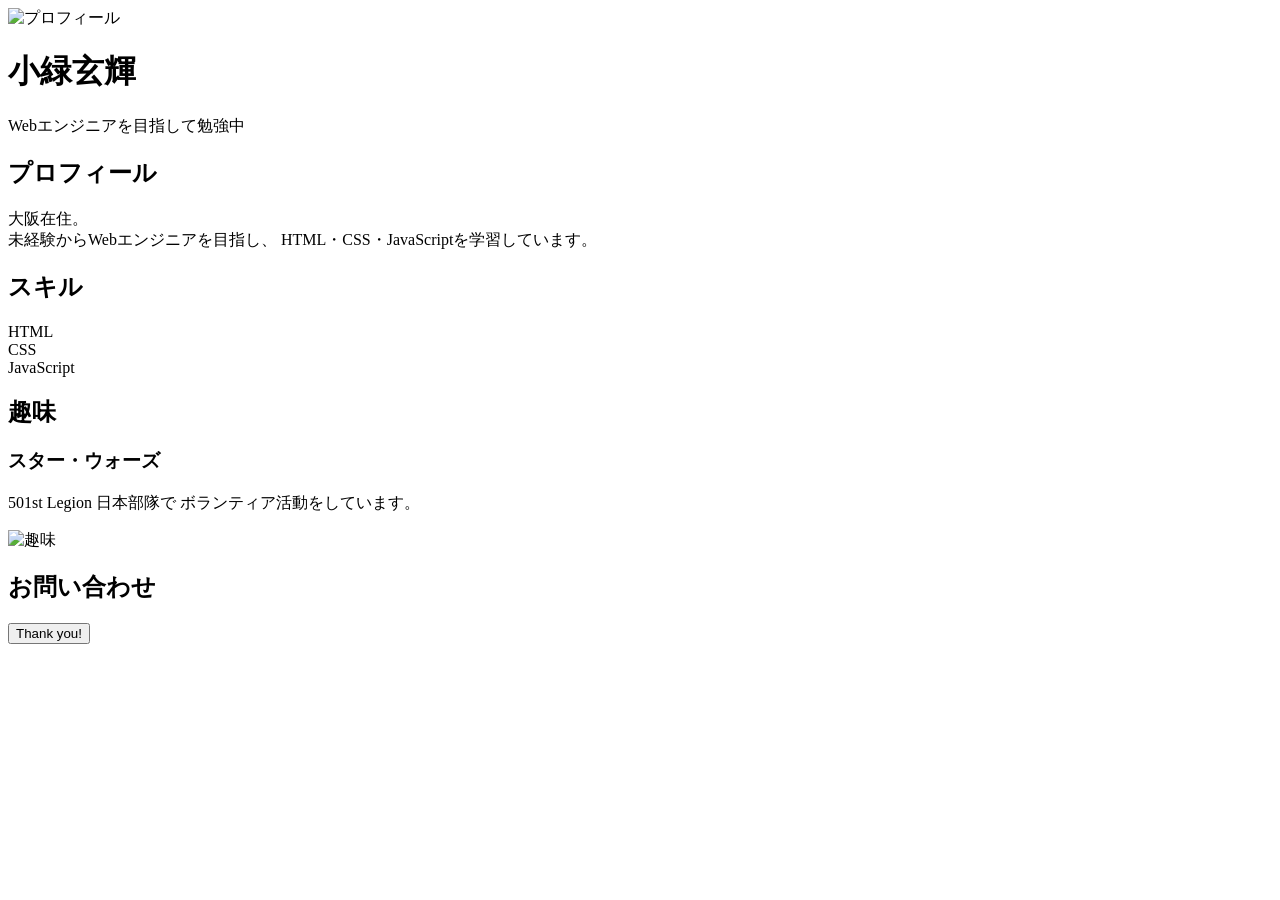
==== index.html @ 90ae2814 "Add initial HTML structure for portfolio" ====
<!DOCTYPE html>
<html lang="ja">
<head>
<meta charset="UTF-8">
<meta name="viewport" content="width=device-width, initial-scale=1.0">
<title>Genki Portfolio</title>

<link rel="stylesheet" href="style.css">

</head>
<body>

<div class="portfolio">

<div class="hero">

<img class="profile-img"
src="https://i.ibb.co/6GkLnxn/IMG-2354.jpg"
alt="プロフィール">

<h1>小緑玄輝</h1>

<p class="lead">
Webエンジニアを目指して勉強中
</p>

</div>

<div class="card">

<h2>プロフィール</h2>

<p>
大阪在住。<br>
未経験からWebエンジニアを目指し、
HTML・CSS・JavaScriptを学習しています。
</p>

</div>

<div class="card">

<h2>スキル</h2>

<div class="skill">
<span>HTML</span>
<div class="bar">
<div class="bar-in html"></div>
</div>
</div>

<div class="skill">
<span>CSS</span>
<div class="bar">
<div class="bar-in css"></div>
</div>
</div>

<div class="skill">
<span>JavaScript</span>
<div class="bar">
<div class="bar-in js"></div>
</div>
</div>

</div>

<div class="card">

<h2>趣味</h2>

<h3>スター・ウォーズ</h3>

<p>
501st Legion 日本部隊で
ボランティア活動をしています。
</p>

<img
class="hobby-img"
src="https://i.ibb.co/NgRrDyXK/IMG-3541.jpg"
alt="趣味">

</div>

<div class="card">

<h2>お問い合わせ</h2>

<button onclick="showThanks()">
Thank you!
</button>

<p id="thanks"></p>

</div>

</div>

<script src="script.js"></script>

</body>
</html>
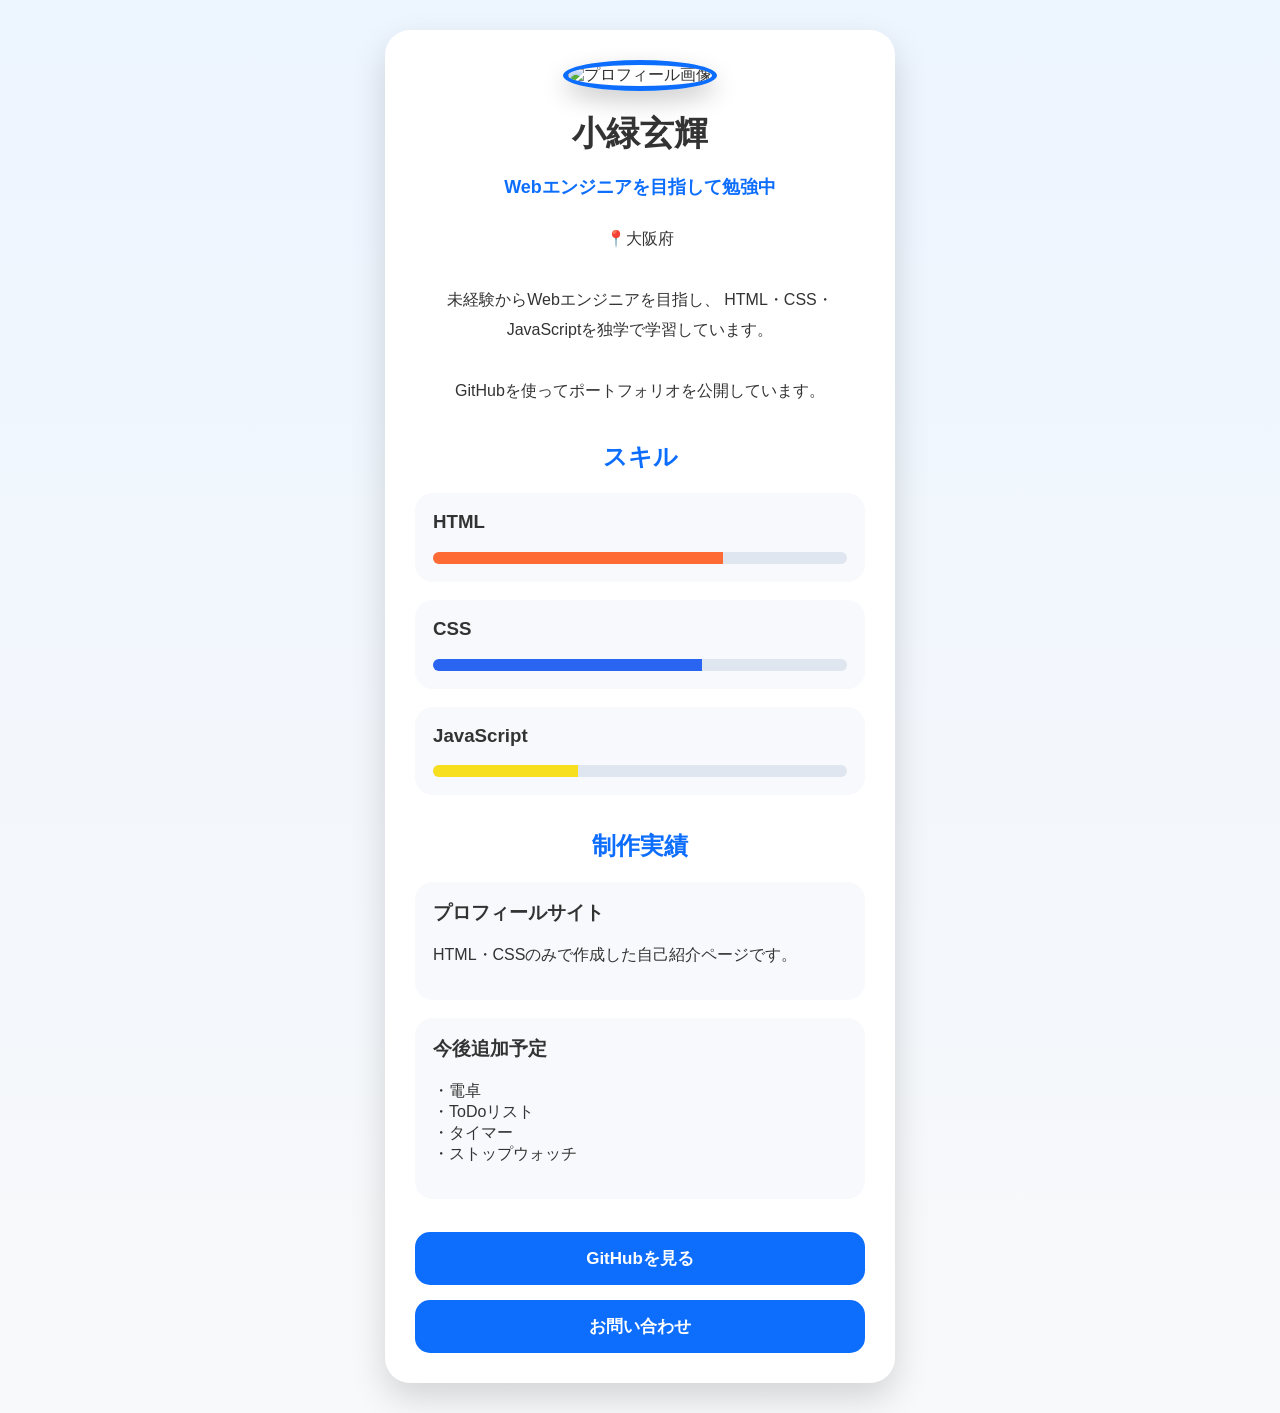
==== commit 5fc0c82a: "Create initial portfolio page in index.html This HTML file serves as a portfolio for a web engineer," ====
--- a/index.html
+++ b/index.html
@@ -1,103 +1,96 @@
 <!DOCTYPE html>
 <html lang="ja">
+
 <head>
-<meta charset="UTF-8">
-<meta name="viewport" content="width=device-width, initial-scale=1.0">
-<title>Genki Portfolio</title>
+  <meta charset="UTF-8">
+  <meta name="viewport" content="width=device-width, initial-scale=1.0">
 
-<link rel="stylesheet" href="style.css">
+  <!-- CSS読み込み -->
+  <link rel="stylesheet" href="style.css">
 
+  <title>小緑玄輝 ポートフォリオ</title>
 </head>
+
 <body>
 
-<div class="portfolio">
+<div class="profile-card">
 
-<div class="hero">
+  <img
+    class="profile-img"
+    src="https://i.ibb.co/6GkLnxn/IMG-2354.jpg"
+    alt="プロフィール画像">
 
-<img class="profile-img"
-src="https://i.ibb.co/6GkLnxn/IMG-2354.jpg"
-alt="プロフィール">
+  <h1>小緑玄輝</h1>
 
-<h1>小緑玄輝</h1>
+  <p class="job">
+    Webエンジニアを目指して勉強中
+  </p>
 
-<p class="lead">
-Webエンジニアを目指して勉強中
-</p>
+  <p class="intro">
+    📍大阪府<br><br>
+
+    未経験からWebエンジニアを目指し、
+    HTML・CSS・JavaScriptを独学で学習しています。<br><br>
+
+    GitHubを使ってポートフォリオを公開しています。
+  </p>
+
+  <h2>スキル</h2>
+
+  <div class="card">
+    <h3>HTML</h3>
+
+    <div class="bar">
+      <div class="html"></div>
+    </div>
+  </div>
+
+  <div class="card">
+    <h3>CSS</h3>
+
+    <div class="bar">
+      <div class="css"></div>
+    </div>
+  </div>
+
+  <div class="card">
+    <h3>JavaScript</h3>
+
+    <div class="bar">
+      <div class="js"></div>
+    </div>
+  </div>
+
+  <h2>制作実績</h2>
+
+  <div class="card">
+    <h3>プロフィールサイト</h3>
+
+    <p>
+      HTML・CSSのみで作成した自己紹介ページです。
+    </p>
+  </div>
+
+  <div class="card">
+    <h3>今後追加予定</h3>
+
+    <p>
+      ・電卓<br>
+      ・ToDoリスト<br>
+      ・タイマー<br>
+      ・ストップウォッチ
+    </p>
+  </div>
+
+  <button onclick="window.open('https://github.com/Genki20226')">
+    GitHubを見る
+  </button>
+
+  <button onclick="location.href='mailto:あなたのメールアドレス@gmail.com'">
+    お問い合わせ
+  </button>
 
 </div>
 
-<div class="card">
-
-<h2>プロフィール</h2>
-
-<p>
-大阪在住。<br>
-未経験からWebエンジニアを目指し、
-HTML・CSS・JavaScriptを学習しています。
-</p>
-
-</div>
-
-<div class="card">
-
-<h2>スキル</h2>
-
-<div class="skill">
-<span>HTML</span>
-<div class="bar">
-<div class="bar-in html"></div>
-</div>
-</div>
-
-<div class="skill">
-<span>CSS</span>
-<div class="bar">
-<div class="bar-in css"></div>
-</div>
-</div>
-
-<div class="skill">
-<span>JavaScript</span>
-<div class="bar">
-<div class="bar-in js"></div>
-</div>
-</div>
-
-</div>
-
-<div class="card">
-
-<h2>趣味</h2>
-
-<h3>スター・ウォーズ</h3>
-
-<p>
-501st Legion 日本部隊で
-ボランティア活動をしています。
-</p>
-
-<img
-class="hobby-img"
-src="https://i.ibb.co/NgRrDyXK/IMG-3541.jpg"
-alt="趣味">
-
-</div>
-
-<div class="card">
-
-<h2>お問い合わせ</h2>
-
-<button onclick="showThanks()">
-Thank you!
-</button>
-
-<p id="thanks"></p>
-
-</div>
-
-</div>
-
-<script src="script.js"></script>
-
 </body>
 </html>
--- a/style.css
+++ b/style.css
@@ -0,0 +1,118 @@
+body{
+    margin:0;
+    padding:30px;
+    background:linear-gradient(180deg,#edf5ff,#f8f9fa);
+    font-family:"Yu Gothic","Hiragino Sans",sans-serif;
+    color:#333;
+}
+
+.profile-card{
+    max-width:450px;
+    margin:auto;
+    background:#fff;
+    padding:30px;
+    border-radius:25px;
+    box-shadow:0 15px 35px rgba(0,0,0,.15);
+    text-align:center;
+    animation:fadeUp .8s ease;
+}
+
+.profile-img{
+    width:140px;
+    height:140px;
+    border-radius:50%;
+    object-fit:cover;
+    border:5px solid #0d6efd;
+    box-shadow:0 10px 25px rgba(0,0,0,.2);
+}
+
+h1{
+    margin:20px 0 5px;
+    font-size:34px;
+}
+
+.job{
+    color:#0d6efd;
+    font-size:18px;
+    font-weight:bold;
+    margin-bottom:25px;
+}
+
+.intro{
+    line-height:1.9;
+    margin-bottom:30px;
+}
+
+h2{
+    color:#0d6efd;
+    margin-top:35px;
+}
+
+.card{
+    background:#f7f9fc;
+    border-radius:18px;
+    padding:18px;
+    margin:18px 0;
+    text-align:left;
+}
+
+.card h3{
+    margin-top:0;
+}
+
+.bar{
+    width:100%;
+    height:12px;
+    background:#dfe6ef;
+    border-radius:20px;
+    overflow:hidden;
+    margin-top:8px;
+}
+
+.html{
+    width:70%;
+    height:100%;
+    background:#ff6b35;
+}
+
+.css{
+    width:65%;
+    height:100%;
+    background:#2965f1;
+}
+
+.js{
+    width:35%;
+    height:100%;
+    background:#f7df1e;
+}
+
+button{
+    width:100%;
+    margin-top:15px;
+    padding:15px;
+    border:none;
+    border-radius:15px;
+    background:#0d6efd;
+    color:white;
+    font-size:17px;
+    font-weight:bold;
+    cursor:pointer;
+    transition:.3s;
+}
+
+button:hover{
+    background:#0a58ca;
+    transform:translateY(-2px);
+}
+
+@keyframes fadeUp{
+    from{
+        opacity:0;
+        transform:translateY(30px);
+    }
+    to{
+        opacity:1;
+        transform:translateY(0);
+    }
+}
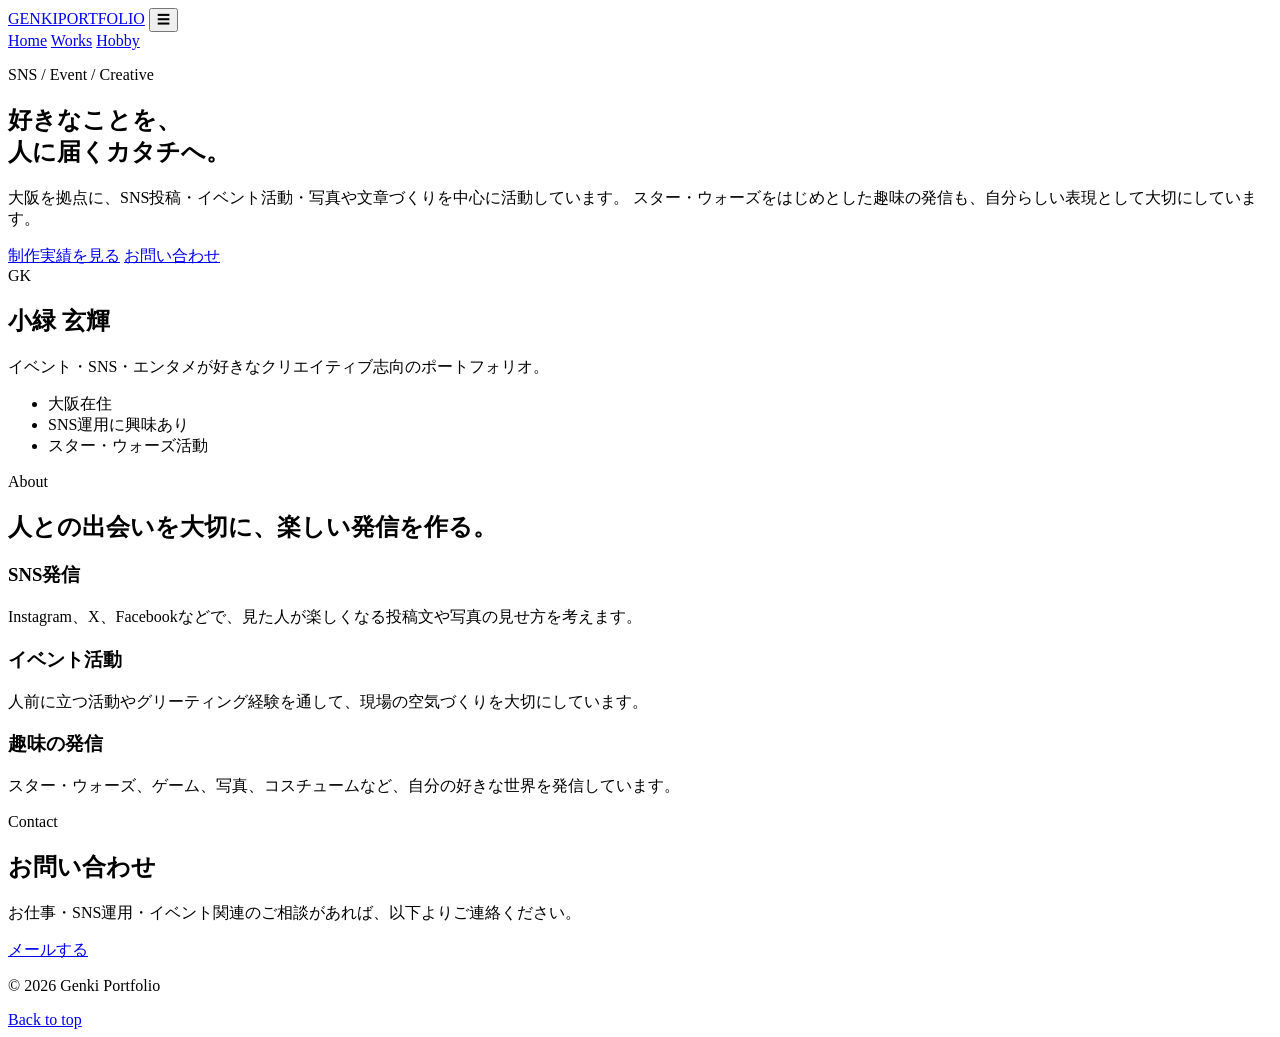
==== commit 6ff7caf3: "Add files via upload" ====
--- a/index.html
+++ b/index.html
@@ -1,96 +1,95 @@
 <!DOCTYPE html>
 <html lang="ja">
+<head>
+  <meta charset="UTF-8" />
+  <meta name="viewport" content="width=device-width, initial-scale=1.0" />
+  <title>Genki Portfolio | Home</title>
+  <meta name="description" content="小緑玄輝のポートフォリオサイト。SNS運用、イベント活動、趣味や制作実績を紹介しています。" />
+  <link rel="stylesheet" href="style.css" />
+</head>
+<body>
+  <header class="site-header">
+    <div class="container header-inner">
+      <a class="logo" href="index.html">GENKI<span>PORTFOLIO</span></a>
+      <button class="nav-toggle" aria-label="メニューを開く">☰</button>
+      <nav class="site-nav">
+        <a href="index.html" class="active">Home</a>
+        <a href="works.html">Works</a>
+        <a href="hobby.html">Hobby</a>
+      </nav>
+    </div>
+  </header>
 
-<head>
-  <meta charset="UTF-8">
-  <meta name="viewport" content="width=device-width, initial-scale=1.0">
+  <main>
+    <section class="hero">
+      <div class="container hero-grid">
+        <div class="hero-text fade-in">
+          <p class="eyebrow">SNS / Event / Creative</p>
+          <h1>好きなことを、<br />人に届くカタチへ。</h1>
+          <p class="lead">
+            大阪を拠点に、SNS投稿・イベント活動・写真や文章づくりを中心に活動しています。
+            スター・ウォーズをはじめとした趣味の発信も、自分らしい表現として大切にしています。
+          </p>
+          <div class="hero-actions">
+            <a class="btn primary" href="works.html">制作実績を見る</a>
+            <a class="btn secondary" href="#contact">お問い合わせ</a>
+          </div>
+        </div>
+        <div class="hero-card fade-in delay">
+          <div class="profile-circle">GK</div>
+          <h2>小緑 玄輝</h2>
+          <p>イベント・SNS・エンタメが好きなクリエイティブ志向のポートフォリオ。</p>
+          <ul>
+            <li>大阪在住</li>
+            <li>SNS運用に興味あり</li>
+            <li>スター・ウォーズ活動</li>
+          </ul>
+        </div>
+      </div>
+    </section>
 
-  <!-- CSS読み込み -->
-  <link rel="stylesheet" href="style.css">
+    <section class="section">
+      <div class="container">
+        <div class="section-title">
+          <p class="eyebrow">About</p>
+          <h2>人との出会いを大切に、楽しい発信を作る。</h2>
+        </div>
+        <div class="about-grid">
+          <div class="card">
+            <h3>SNS発信</h3>
+            <p>Instagram、X、Facebookなどで、見た人が楽しくなる投稿文や写真の見せ方を考えます。</p>
+          </div>
+          <div class="card">
+            <h3>イベント活動</h3>
+            <p>人前に立つ活動やグリーティング経験を通して、現場の空気づくりを大切にしています。</p>
+          </div>
+          <div class="card">
+            <h3>趣味の発信</h3>
+            <p>スター・ウォーズ、ゲーム、写真、コスチュームなど、自分の好きな世界を発信しています。</p>
+          </div>
+        </div>
+      </div>
+    </section>
 
-  <title>小緑玄輝 ポートフォリオ</title>
-</head>
+    <section class="section dark" id="contact">
+      <div class="container contact-box">
+        <div>
+          <p class="eyebrow">Contact</p>
+          <h2>お問い合わせ</h2>
+          <p>お仕事・SNS運用・イベント関連のご相談があれば、以下よりご連絡ください。</p>
+        </div>
+        <a class="btn primary" href="mailto:gk222x1998_1127@yahoo.co.jp">メールする</a>
+      </div>
+    </section>
+  </main>
 
-<body>
+  <footer class="site-footer">
+    <div class="container footer-inner">
+      <p>© 2026 Genki Portfolio</p>
+      <a href="index.html">Back to top</a>
+    </div>
+  </footer>
 
-<div class="profile-card">
-
-  <img
-    class="profile-img"
-    src="https://i.ibb.co/6GkLnxn/IMG-2354.jpg"
-    alt="プロフィール画像">
-
-  <h1>小緑玄輝</h1>
-
-  <p class="job">
-    Webエンジニアを目指して勉強中
-  </p>
-
-  <p class="intro">
-    📍大阪府<br><br>
-
-    未経験からWebエンジニアを目指し、
-    HTML・CSS・JavaScriptを独学で学習しています。<br><br>
-
-    GitHubを使ってポートフォリオを公開しています。
-  </p>
-
-  <h2>スキル</h2>
-
-  <div class="card">
-    <h3>HTML</h3>
-
-    <div class="bar">
-      <div class="html"></div>
-    </div>
-  </div>
-
-  <div class="card">
-    <h3>CSS</h3>
-
-    <div class="bar">
-      <div class="css"></div>
-    </div>
-  </div>
-
-  <div class="card">
-    <h3>JavaScript</h3>
-
-    <div class="bar">
-      <div class="js"></div>
-    </div>
-  </div>
-
-  <h2>制作実績</h2>
-
-  <div class="card">
-    <h3>プロフィールサイト</h3>
-
-    <p>
-      HTML・CSSのみで作成した自己紹介ページです。
-    </p>
-  </div>
-
-  <div class="card">
-    <h3>今後追加予定</h3>
-
-    <p>
-      ・電卓<br>
-      ・ToDoリスト<br>
-      ・タイマー<br>
-      ・ストップウォッチ
-    </p>
-  </div>
-
-  <button onclick="window.open('https://github.com/Genki20226')">
-    GitHubを見る
-  </button>
-
-  <button onclick="location.href='mailto:あなたのメールアドレス@gmail.com'">
-    お問い合わせ
-  </button>
-
-</div>
-
+  <script src="script.js"></script>
 </body>
 </html>
